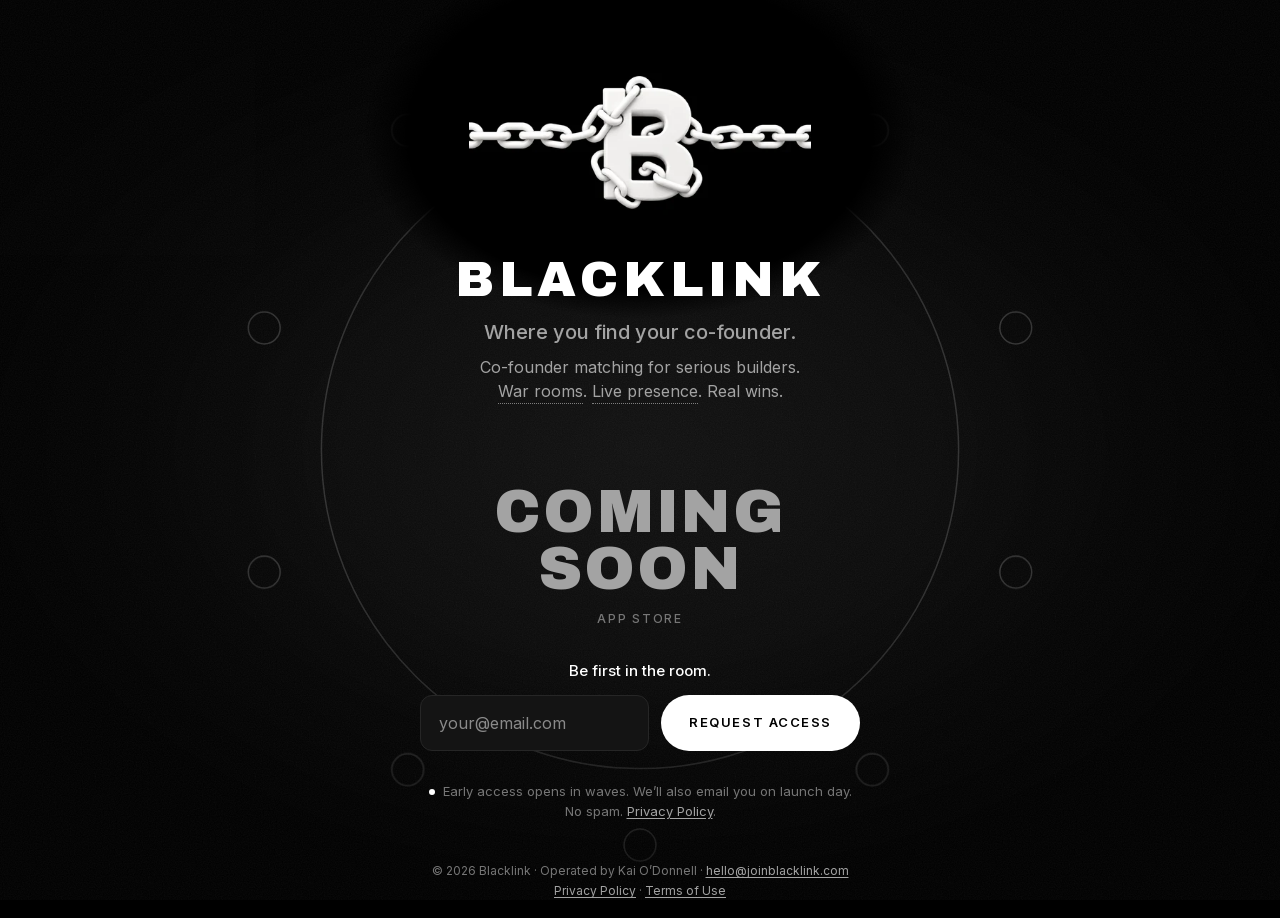
==== index.html @ af58ee1f "Early-access page: the empty table, staged entrance, in-place form states One page, one purpose. Sam" ====
<!doctype html>
<html lang="en">
<head>
  <meta charset="utf-8">
  <meta name="viewport" content="width=device-width, initial-scale=1, viewport-fit=cover">
  <title>Blacklink — where you find your co-founder</title>
  <meta name="description" content="Blacklink — where you find your co-founder. Co-founder matching for serious builders. War rooms. Live presence. Real wins. Coming soon to the App Store.">
  <meta name="theme-color" content="#000000">
  <meta name="color-scheme" content="dark">
  <meta name="apple-mobile-web-app-status-bar-style" content="black">

  <meta property="og:type" content="website">
  <meta property="og:title" content="Blacklink — where you find your co-founder">
  <meta property="og:description" content="Co-founder matching for serious builders. War rooms. Live presence. Real wins. Coming soon to the App Store.">
  <meta property="og:image" content="logoB.png">
  <meta name="twitter:card" content="summary_large_image">

  <link rel="icon" type="image/png" href="favicon.png">
  <link rel="apple-touch-icon" href="favicon.png">

  <!-- Type is self-hosted: no visitor data goes to Google, no cookie banner needed.
       Faces are declared inline below (no render-blocking stylesheet); the two
       faces used above the fold are preloaded. fonts/fonts.css still serves the legal pages. -->
  <link rel="preload" href="fonts/ArchivoBlack-400.woff2" as="font" type="font/woff2" crossorigin>
  <link rel="preload" href="fonts/Inter-400.woff2" as="font" type="font/woff2" crossorigin>

  <style>
    @font-face { font-family: "Archivo Black"; font-weight: 400; font-display: swap; src: url("fonts/ArchivoBlack-400.woff2") format("woff2"); }
    /* Inter-400/500/600.woff2 are the same variable file: declare it once so it downloads once. */
    @font-face { font-family: "Inter"; font-weight: 400 600; font-display: swap; src: url("fonts/Inter-400.woff2") format("woff2"); }

    /* ── DESIGN.md §2 · colour tokens (values unchanged; the only place hex is allowed) ── */
    :root {
      --bg: #000000;
      --bg-elevated: #0a0a0a;
      --surface: #141414;
      --surface-hover: #1c1c1c;
      --border: #262626;
      --border-strong: #3f3f3f;
      --text: #ffffff;
      --text-secondary: #a3a3a3;
      --text-muted: #767676;
      --text-hint: #8a8a8a;      /* new: placeholder grey, 5.3:1 on --surface (muted is 4.05:1 there) */
      --inverse-bg: #ffffff;
      --inverse-text: #000000;
      --accent: var(--text);
      --bg-rgb: 0, 0, 0;
      --text-rgb: 255, 255, 255;
      --border-rgb: 38, 38, 38;
      --success: var(--text);
      --error: var(--text-secondary);
      --warning: var(--text-secondary);

      /* type */
      --font-display: "Archivo Black", "Arial Black", Impact, sans-serif;
      --font-body: "Inter", system-ui, -apple-system, "Segoe UI", Roboto, sans-serif;

      /* shape */
      --radius-input: 8px;
      --radius-card: 12px;
      --radius-pill: 999px;

      /* layout: one centred column, fluid spacing scale */
      --col: 520px;
      --s1: 4px; --s2: 8px; --s3: 12px; --s4: 16px;
      --s5: clamp(20px, 2.6vh, 28px);
      --s6: clamp(24px, 3.6vh, 40px);
      --control-h: 56px;

      /* ── Motion: every timing lives here ─────────────────────────────
         Entrance runs once per session; repeat visits use --t-quick.   */
      --ease: cubic-bezier(0.2, 0.8, 0.2, 1);
      --t-fast: 150ms;
      --t-ambient-delay: 150ms;  --t-ambient-dur: 1200ms;
      --t-logo-delay: 300ms;     --t-logo-dur: 900ms;
      --t-head-delay: 700ms;     --t-head-dur: 800ms;
      --t-sub-delay: 820ms;
      --t-table-delay: 1100ms;   --t-table-dur: 1400ms;
      --t-seat-stagger: 60ms;    --t-seat-dur: 500ms;
      --t-soon-delay: 1500ms;    --t-soon-dur: 600ms;
      --t-form-delay: 1800ms;    --t-form-dur: 400ms;
      --t-sweep-delay: 2600ms;   --t-sweep-dur: 1200ms;
      --t-quick: 400ms;          /* repeat visit in the same session */
      --t-reduced: 200ms;        /* prefers-reduced-motion: one opacity fade */
      --t-drift: 50s;            /* ambient light loop */
      --t-pulse: 4s;             /* presence dot */
      --rise: 12px;

      color-scheme: dark;
    }

    *, *::before, *::after { box-sizing: border-box; }
    html, body { margin: 0; padding: 0; background: var(--bg); }

    body {
      min-height: 100vh;
      min-height: 100dvh;
      display: flex;
      flex-direction: column;
      color: var(--text);
      font-family: var(--font-body);
      font-size: 15px;
      line-height: 1.5;
      -webkit-font-smoothing: antialiased;
      -moz-osx-font-smoothing: grayscale;
      text-rendering: optimizeLegibility;
      overflow-x: hidden;
      padding:
        max(var(--s5), env(safe-area-inset-top))
        max(20px, env(safe-area-inset-right))
        max(var(--s4), env(safe-area-inset-bottom))
        max(20px, env(safe-area-inset-left));
    }

    .sr { position: absolute; width: 1px; height: 1px; margin: -1px; padding: 0; overflow: hidden; clip: rect(0 0 0 0); white-space: nowrap; border: 0; }
    .hp { position: absolute; left: -9999px; width: 1px; height: 1px; opacity: 0; }

    /* ── Ambient layer: light, the empty table, vignette, grain ─────── */
    .ambient { position: fixed; inset: 0; z-index: 0; overflow: hidden; pointer-events: none; }
    .ambient > * { position: absolute; }
    .light { inset: -30%; }
    .light i {
      position: absolute; inset: 0;
      background: radial-gradient(closest-side, rgba(var(--text-rgb), 0.07), rgba(var(--text-rgb), 0.025) 55%, transparent);
      animation: drift var(--t-drift) ease-in-out infinite alternate;
    }
    @keyframes drift {
      0%   { transform: translate3d(-4%, -3%, 0); }
      50%  { transform: translate3d(3%, 1%, 0); }
      100% { transform: translate3d(-1%, 4%, 0); }
    }
    .table {
      left: 50%; top: 50%;
      width: clamp(560px, 118vmin, 1200px); height: auto;
      transform: translate(-50%, -50%);
      overflow: visible;
    }
    .table .rim, .table .seat { fill: none; stroke: var(--text); stroke-width: 1.4; }
    .table .rim  { stroke-opacity: 0.16; stroke-dasharray: 1; stroke-dashoffset: 0; }
    .table .seat { stroke-opacity: 0.22; transform-box: fill-box; transform-origin: center; transition: fill-opacity 500ms var(--ease), stroke-opacity 500ms var(--ease); fill: var(--text); fill-opacity: 0; }
    .table .seat.on { fill-opacity: 0.95; stroke-opacity: 1; }
    .table .ring { fill: none; stroke: var(--text); stroke-width: 1.4; opacity: 0; transform-box: fill-box; transform-origin: center; }
    .table .ring.go { animation: ring 1600ms var(--ease) forwards; }
    @keyframes ring { 0% { opacity: 0.8; transform: scale(1); } 100% { opacity: 0; transform: scale(3.2); } }
    .vignette { inset: 0; background: radial-gradient(ellipse 75% 70% at 50% 50%, transparent 35%, rgba(var(--bg-rgb), 0.75) 75%, var(--bg) 100%); }
    .grain {
      inset: 0; opacity: 0.06;
      background-image: url("data:image/svg+xml,%3Csvg xmlns='http://www.w3.org/2000/svg' width='160' height='160'%3E%3Cfilter id='n'%3E%3CfeTurbulence type='fractalNoise' baseFrequency='.85' numOctaves='2' stitchTiles='stitch'/%3E%3CfeColorMatrix type='saturate' values='0'/%3E%3C/filter%3E%3Crect width='100%25' height='100%25' filter='url(%23n)'/%3E%3C/svg%3E");
      background-size: 160px 160px;
    }

    /* ── Layout ─────────────────────────────────────────────────────── */
    main, footer { position: relative; }   /* tree order paints them above .ambient */
    main {
      flex: 1;
      display: flex; flex-direction: column; align-items: center; justify-content: center;
      text-align: center;
      width: 100%; max-width: var(--col);
      margin: 0 auto;
      padding: var(--s4) 0;
    }
    .brand, .action { width: 100%; }

    /* Hierarchy: logo → headline → form; everything else quieter. */
    .logo-wrap { position: relative; display: block; width: min(400px, 60vw, 38vh); margin: 0 auto var(--s5); isolation: isolate; }
    .logo-wrap::before {   /* pure-black pool behind the logo so the PNG's black background has no visible edge on any browser */
      content: ""; position: absolute; inset: -45% -30%; z-index: -1; pointer-events: none;
      background: radial-gradient(closest-side, var(--bg) 84%, rgba(var(--bg-rgb), 0) 100%);
    }
    .logo-clip { position: relative; display: block; overflow: hidden; }
    .logo { display: block; width: 100%; height: auto; user-select: none; -webkit-user-drag: none; }
    .logo-clip::after {   /* one specular sweep, overlay-blended inside the logo box so black stays black */
      content: ""; position: absolute; inset: 0; pointer-events: none;
      background: linear-gradient(105deg, transparent 35%, rgba(var(--text-rgb), 0.55) 50%, transparent 65%);
      mix-blend-mode: overlay; opacity: 0; transform: translateX(-60%);
    }

    .wordmark {
      margin: 0;
      font-family: var(--font-display); font-weight: 400;
      font-size: clamp(30px, 6.6vw, 50px); line-height: 1;
      letter-spacing: 0.1em; text-transform: uppercase;
      color: var(--text);
    }
    .tagline { margin: var(--s3) 0 0; font-size: clamp(16px, 0.9vw + 12px, 20px); font-weight: 500; color: var(--text-secondary); }
    .pitch { margin: var(--s2) auto 0; max-width: 40ch; font-size: clamp(14px, 0.4vw + 13px, 16px); color: var(--text-secondary); text-wrap: balance; }

    /* Hover / tap reveals: two phrases, one reserved line, no layout shift */
    .rv {
      position: relative; padding: 0; border: 0; background: none;
      font: inherit; color: inherit; cursor: pointer;
      -webkit-appearance: none; appearance: none; text-decoration: none;
      border-bottom: 1px dotted rgba(var(--text-rgb), 0.45);   /* Safari ignores text-decoration on buttons */
      line-height: inherit;
      -webkit-tap-highlight-color: transparent;
    }
    .rv::before { content: ""; position: absolute; inset: -12px -6px; }   /* ≥44px tap target, no layout cost */
    .rv[aria-expanded="true"] { color: var(--text); }
    @media (hover: hover) { .rv:hover { color: var(--text); } }
    .rv-line { display: grid; margin: var(--s2) auto 0; max-width: 40ch; min-height: 3em; font-size: 13px; color: var(--text-secondary); }
    @media (min-width: 600px) { .rv-line { min-height: 1.5em; } }
    .rv-line span { grid-area: 1 / 1; opacity: 0; transform: translateY(-3px); transition: opacity 300ms var(--ease), transform 300ms var(--ease); }
    .rv-line span.on { opacity: 1; transform: none; }

    .soon {
      margin: var(--s6) 0 0;
      font-family: var(--font-display); font-weight: 400;
      font-size: clamp(34px, 7.4vw, 60px); line-height: 0.95;
      letter-spacing: 0.04em; text-transform: uppercase;
      color: var(--text-secondary);   /* quieter than the headline; set to var(--text) for the old weight */
    }
    .store { margin: var(--s3) 0 0; font-size: 12px; font-weight: 500; letter-spacing: 0.14em; text-transform: uppercase; color: var(--text-muted); }

    /* ── The form: the focal point ──────────────────────────────────── */
    .capture { width: 100%; max-width: 440px; margin: var(--s6) auto 0; }
    .stage { display: grid; }
    .stage > * { grid-area: 1 / 1; }            /* form and confirmation share one reserved cell */
    .invite { margin: 0 0 var(--s3); font-size: 15px; font-weight: 500; color: var(--text); }

    form { display: flex; flex-direction: column; gap: var(--s3); }
    .fieldwrap { position: relative; flex: 1 1 auto; min-width: 0; }
    .fieldwrap::after {   /* soft 1px outer ring on focus, opacity only */
      content: ""; position: absolute; inset: -4px; border-radius: calc(var(--radius-card) + 4px);
      border: 1px solid rgba(var(--text-rgb), 0.28); opacity: 0; pointer-events: none;
      transition: opacity 250ms var(--ease);
    }
    .fieldwrap:focus-within::after { opacity: 1; }
    .field {
      display: block; width: 100%; height: var(--control-h);
      padding: 0 18px;
      font: inherit; font-size: 16px;   /* ≥16px: iOS never zooms */
      color: var(--text); background: var(--surface);
      border: 1px solid var(--border); border-radius: var(--radius-card);
      outline: none; appearance: none; -webkit-appearance: none;
      transition: border-color 250ms var(--ease);
    }
    @media (hover: hover) { .field:hover { border-color: var(--border-strong); } }
    .field:focus { border-color: var(--text-muted); }
    .field[aria-invalid="true"] { border-color: var(--text-secondary); }
    .field::placeholder { color: transparent; }
    .hint {   /* visible placeholder that eases up on focus and leaves once typing starts */
      position: absolute; left: 19px; top: 50%; pointer-events: none;
      font-size: 16px; color: var(--text-hint);
      transform: translateY(-50%);
      transition: transform 300ms var(--ease), opacity 300ms var(--ease);
    }
    .field:focus + .hint { transform: translateY(calc(-50% - 4px)); }
    .field:not(:placeholder-shown) + .hint { opacity: 0; }
    .nudge { animation: nudge 320ms var(--ease); }
    @keyframes nudge { 20% { transform: translateX(-4px); } 50% { transform: translateX(4px); } 80% { transform: translateX(-2px); } }

    .btn {
      position: relative; overflow: hidden;
      height: var(--control-h); padding: 0 28px;
      font-family: var(--font-body); font-size: 13px; font-weight: 600; line-height: 1;
      letter-spacing: 0.12em; text-transform: uppercase;
      color: var(--inverse-text); background: var(--inverse-bg);
      border: 0; border-radius: var(--radius-pill);
      cursor: pointer; white-space: nowrap;
      -webkit-tap-highlight-color: transparent;
      --lift: 0px; --sc: 1;
      transform: translate(var(--mx, 0px), calc(var(--my, 0px) + var(--lift))) scale(var(--sc));
      transition: transform 250ms var(--ease);
    }
    @media (hover: hover) { .btn:hover { --lift: -1px; } }
    .btn:active { --sc: 0.985; }
    .btn:focus-visible { outline: 2px solid var(--text); outline-offset: 3px; }
    .btn[disabled] { cursor: default; --lift: 0px; }
    .btn .lbl { display: block; transition: opacity 200ms var(--ease); }
    .btn::after {   /* slow inner light sweep on hover */
      content: ""; position: absolute; inset: 0; pointer-events: none;
      background: linear-gradient(100deg, transparent 30%, rgba(var(--bg-rgb), 0.08) 50%, transparent 70%);
      transform: translateX(-110%);
    }
    @media (hover: hover) { .btn:hover:not([disabled])::after { animation: sheen 1400ms var(--ease); } }
    @keyframes sheen { to { transform: translateX(110%); } }
    .btn .bar {   /* sending: thin progress line along the base */
      position: absolute; left: 0; bottom: 14px; width: 30%; height: 1px;
      background: currentColor; opacity: 0;
    }
    .btn.busy .lbl { opacity: 0; }
    .btn.busy .bar { opacity: 1; animation: bar 1100ms linear infinite; }
    @keyframes bar { from { transform: translateX(-100%); } to { transform: translateX(340%); } }

    .note { min-height: 1.5em; margin: var(--s2) 0 0; font-size: 13px; color: var(--error); }
    .consent { margin: var(--s1) 0 0; font-size: 13px; line-height: 1.5; color: var(--text-muted); }
    .consent a, footer a { color: var(--text-secondary); text-decoration: underline; text-underline-offset: 2px; }
    .consent a:hover, footer a:hover { color: var(--text); }
    .consent a:focus-visible, footer a:focus-visible, .rv:focus-visible, .copy:focus-visible { outline: 2px solid var(--text); outline-offset: 3px; border-radius: 2px; }
    .dot {   /* presence cue: honest, pre-launch */
      display: inline-block; width: 6px; height: 6px; margin: 0 8px 0 0; vertical-align: 1px;
      border-radius: 50%; background: var(--text);
      animation: pulse var(--t-pulse) ease-in-out infinite;
    }
    @keyframes pulse { 0%, 100% { opacity: 0.35; transform: scale(0.8); } 50% { opacity: 1; transform: scale(1); } }

    /* Success: swap in place, no height change */
    .form-block { transition: opacity 400ms var(--ease), transform 400ms var(--ease); }
    .done { align-self: center; visibility: hidden; }
    .done > * { opacity: 0; transform: translateY(8px); transition: opacity 500ms var(--ease), transform 500ms var(--ease); }
    .done .headline { margin: 0; font-family: var(--font-body); font-size: 20px; font-weight: 600; color: var(--text); outline: none; }
    .done .sub { margin: var(--s2) 0 0; font-size: 15px; color: var(--text-secondary); }
    .done .share { margin: var(--s4) auto 0; padding-top: var(--s4); max-width: 34ch; border-top: 1px solid var(--border); font-size: 13px; color: var(--text-secondary); }
    .copy {
      display: inline-grid; padding: 0; border: 0; background: none; cursor: pointer;
      font: inherit; color: var(--text); text-decoration: underline; text-underline-offset: 3px;
      position: relative;
    }
    .copy::before { content: ""; position: absolute; inset: -14px -6px; }
    .copy > span { grid-area: 1 / 1; transition: opacity 200ms var(--ease); }
    .copy > span + span, .copy.copied > span:first-child { opacity: 0; }
    .copy.copied > span + span { opacity: 1; }
    .capture.is-done .form-block { opacity: 0; transform: translateY(-8px); pointer-events: none; }
    .capture.is-done .done { visibility: visible; }
    .capture.is-done .done > * { opacity: 1; transform: none; }
    .capture.is-done .done .headline { transition-delay: 250ms; }
    .capture.is-done .done .sub { transition-delay: 450ms; }
    .capture.is-done .done .share { transition-delay: 650ms; }

    footer { padding-top: var(--s5); text-align: center; font-size: 12px; color: var(--text-muted); }
    footer p { margin: 2px 0; }
    .consent a { position: relative; }
    .consent a::before { content: ""; position: absolute; inset: -14px -4px; }   /* 44px tap target, no layout cost */
    @media (pointer: coarse) {   /* touch: footer links get real 44px rows */
      footer p { margin: 0; }
      footer a { display: inline-block; padding: 14px 4px; }
    }

    /* ── Entrance: one motion, then stillness ───────────────────────── */
    @keyframes rise { from { opacity: var(--o0, 0); transform: translateY(var(--rise)); } to { opacity: 1; transform: none; } }
    @keyframes logo-in { from { opacity: 0.01; transform: translateY(var(--rise)); filter: blur(3px); } to { opacity: 1; transform: none; filter: blur(0); } }
    /* Logo and headline start at 1% (still black to the eye) rather than 0%:
       browsers skip fully transparent paints when timing Largest Contentful Paint. */
    .e-head { --o0: 0.01; }
    @keyframes fade { from { opacity: 0; } to { opacity: 1; } }
    @keyframes draw { from { stroke-dashoffset: 1; } to { stroke-dashoffset: 0; } }
    @keyframes sweep { 0% { opacity: 1; transform: translateX(-60%); } 100% { opacity: 1; transform: translateX(60%); } }

    .vignette, .grain, .light { animation: fade var(--t-ambient-dur) var(--ease) var(--t-ambient-delay) both; }
    .grain { animation-name: grain-in; }
    @keyframes grain-in { from { opacity: 0; } to { opacity: 0.06; } }
    .logo-wrap  { animation: logo-in var(--t-logo-dur) var(--ease) var(--t-logo-delay) both; }
    .logo-clip::after { animation: sweep var(--t-sweep-dur) var(--ease) var(--t-sweep-delay) 1 both; }
    .e-head { animation: rise var(--t-head-dur) var(--ease) var(--t-head-delay) both; }
    .e-sub  { animation: rise var(--t-head-dur) var(--ease) var(--t-sub-delay) both; }
    .table .rim  { animation: draw var(--t-table-dur) var(--ease) var(--t-table-delay) both; }
    .table .seat { animation: fade var(--t-seat-dur) var(--ease) calc(var(--t-table-delay) + var(--i) * var(--t-seat-stagger)) both; }
    .e-soon { animation: rise var(--t-soon-dur) var(--ease) var(--t-soon-delay) both; }
    .e-form { animation: rise var(--t-form-dur) var(--ease) var(--t-form-delay) both; }
    footer  { animation: fade var(--t-form-dur) var(--ease) var(--t-form-delay) both; }
    html.entering .logo-wrap, html.entering .e-head, html.entering .e-sub, html.entering .e-soon, html.entering .e-form { will-change: transform, opacity; }

    /* Repeat visit in the same session: a short fade, nothing else */
    html.quick .vignette, html.quick .light, html.quick .logo-wrap, html.quick .e-head, html.quick .e-sub,
    html.quick .table .seat, html.quick .e-soon, html.quick .e-form, html.quick footer { animation: fade var(--t-quick) ease-out both; }
    html.quick .grain { animation: grain-in var(--t-quick) ease-out both; }
    html.quick .table .rim { animation: none; }
    html.quick .logo-clip::after { animation: none; }

    /* ── Responsive ─────────────────────────────────────────────────── */
    @media (min-width: 480px) {
      form { flex-direction: row; }
      .btn { flex: none; }
    }
    @media (max-width: 767px) {
      .table .rim  { stroke-opacity: 0.12; }
      .table .seat { stroke-opacity: 0.16; }
    }
    @media (orientation: landscape) and (max-height: 500px) {   /* phones on their side */
      .logo-wrap { width: min(200px, 30vw); margin-bottom: var(--s3); }
      .soon { margin-top: var(--s5); font-size: clamp(30px, 6vw, 44px); }
      .capture { margin-top: var(--s5); }
    }

    /* ── Reduced motion: one 200ms opacity fade, nothing moves ──────── */
    @media (prefers-reduced-motion: reduce) {
      .vignette, .light, .logo-wrap, .e-head, .e-sub, .e-soon, .e-form, .table .seat,
      html.quick .vignette, html.quick .light, html.quick .logo-wrap, html.quick .e-head, html.quick .e-sub,
      html.quick .e-soon, html.quick .e-form, html.quick .table .seat, footer, html.quick footer { animation: fade var(--t-reduced) ease-out both; }
      .grain, html.quick .grain { animation: grain-in var(--t-reduced) ease-out both; }
      .light i, .table .rim, .logo-clip::after, .dot, .btn:hover:not([disabled])::after, .nudge, .table .ring.go { animation: none; }
      .table .rim { stroke-dashoffset: 0; }
      .dot { opacity: 1; transform: none; }
      .btn { transform: none; transition: none; }
      .btn.busy .bar { animation: none; width: 100%; transform: none; }
      .hint, .field:focus + .hint { transform: translateY(-50%); }
      .rv-line span, .done > *, .form-block, .copy > span { transform: none; transition-property: opacity; transition-duration: var(--t-reduced); transition-timing-function: ease-out; transition-delay: 0s !important; }
      .capture.is-done .form-block, .capture.is-done .done > * { transform: none; }
      .table .seat { transition: none; }
    }
  </style>
  <script>
    (function (d) {
      var c = d.documentElement.classList; c.add("entering");
      try { if (sessionStorage.getItem("bl-seen")) c.add("quick"); sessionStorage.setItem("bl-seen", "1"); } catch (e) {}
    })(document);
  </script>
</head>
<body>

  <div class="ambient" aria-hidden="true">
    <div class="light"><i></i></div>
    <svg class="table" viewBox="0 0 1000 1000" focusable="false">
      <path class="rim" pathLength="1" d="M500 200a300 300 0 1 1 0 600a300 300 0 1 1 0-600"/>
      <circle class="seat" style="--i:0" cx="500.0" cy="128.0" r="15"/>
      <circle class="seat" style="--i:1" cx="718.7" cy="199.0" r="15"/>
      <circle class="seat" style="--i:2" cx="853.8" cy="385.0" r="15"/>
      <circle class="seat" style="--i:3" cx="853.8" cy="615.0" r="15"/>
      <circle class="seat" style="--i:4" cx="718.7" cy="801.0" r="15"/>
      <circle class="seat" style="--i:5" cx="500.0" cy="872.0" r="15"/>
      <circle class="seat" style="--i:6" cx="281.3" cy="801.0" r="15"/>
      <circle class="seat" style="--i:7" cx="146.2" cy="615.0" r="15"/>
      <circle class="seat" style="--i:8" cx="146.2" cy="385.0" r="15"/>
      <circle class="seat" style="--i:9" cx="281.3" cy="199.0" r="15"/>
      <circle class="ring" cx="718.7" cy="199.0" r="15"/>
    </svg>
    <div class="vignette"></div>
    <div class="grain"></div>
  </div>

  <main>
    <div class="brand">
      <span class="logo-wrap"><span class="logo-clip"><picture><source type="image/webp" srcset="logoB-480.webp 480w, logoB-840.webp 840w" sizes="(max-width: 666px) 60vw, 400px"><img class="logo" src="logoB.png" alt="Blacklink chained-B logo" width="1672" height="941" decoding="async" fetchpriority="high"></picture></span></span>
      <div class="e-head">
        <h1 class="wordmark">Blacklink</h1>
        <p class="tagline">Where you find your co-founder.</p>
      </div>
      <div class="e-sub">
        <p class="pitch">Co-founder matching for serious builders. <button type="button" class="rv" aria-describedby="rv1" aria-expanded="false" data-rv="rv1">War rooms</button>. <button type="button" class="rv" aria-describedby="rv2" aria-expanded="false" data-rv="rv2">Live presence</button>. Real wins.</p>
        <p class="rv-line" aria-hidden="true"><span id="rv1">Ten seats. Tap a chair and everyone sees you arrive.</span><span id="rv2">You see who is actually there before you speak.</span></p>
      </div>
    </div>

    <div class="action">
      <div class="e-soon">
        <p class="soon">Coming<br>Soon</p>
        <p class="store">App Store</p>
      </div>

      <div class="capture e-form" id="capture">
        <div class="stage">
          <div class="form-block" id="formBlock">
            <p class="invite">Be first in the room.</p>
            <!-- No-JS fallback: posts the address as a plain-text email draft. JS below intercepts. -->
            <form id="notify" action="mailto:hello@joinblacklink.com?subject=Blacklink%20waitlist" method="post" enctype="text/plain" novalidate>
              <input class="hp" type="text" name="company" tabindex="-1" autocomplete="off" aria-hidden="true">
              <div class="fieldwrap" id="fieldwrap">
                <label class="sr" for="email">Email address</label>
                <input class="field" id="email" name="email" type="email" inputmode="email" autocomplete="email" autocapitalize="off" spellcheck="false" placeholder=" " aria-describedby="note" required>
                <span class="hint" aria-hidden="true">your@email.com</span>
              </div>
              <button class="btn" type="submit" id="submit"><span class="lbl">Request access</span><span class="bar" aria-hidden="true"></span></button>
            </form>
            <p class="note" id="note" role="status" aria-live="polite"></p>
            <p class="consent"><span class="dot" aria-hidden="true"></span>Early access opens in waves. We’ll also email you on launch day. No spam. <a href="/privacy">Privacy Policy</a>.</p>
          </div>
          <div class="done" id="done" inert>
            <h2 class="headline" id="doneHead" tabindex="-1">You’re on the list.</h2>
            <p class="sub">We’ll be in touch when your invite is ready.</p>
            <p class="share">Know someone you’d build with? Send them <button type="button" class="copy" id="copy"><span>joinblacklink.com</span><span aria-hidden="true">Copied</span></button>.<span class="sr" id="copied" aria-live="polite"></span></p>
          </div>
        </div>
      </div>
    </div>
  </main>

  <footer>
    <p>© 2026 Blacklink · Operated by Kai O’Donnell · <a href="mailto:hello@joinblacklink.com">hello@joinblacklink.com</a></p>
    <p><a href="/privacy">Privacy Policy</a> · <a href="/terms">Terms of Use</a></p>
  </footer>

  <script>
    (function () {
      /* ── Brevo subscription form "Blacklink waitlist" ────
         Submissions go to the Brevo list; every campaign Brevo sends
         carries its mandatory unsubscribe link. If the endpoint is ever
         emptied, submissions fall back to a mailto: draft. */
      var FORM_ENDPOINT = "https://536078f6.sibforms.com/serve/[base64]";
      var NOTIFY_EMAIL = "hello@joinblacklink.com";
      /* Supabase: the same waitlist table the app's login screen writes to.
         join_waitlist() is the app's deliberately public endpoint: it
         validates and de-duplicates the address and returns nothing.
         This is the public "anon" key already shipped inside the app. */
      var SUPABASE_URL = "https://brdwezlraliwrwbfbulx.supabase.co";
      var SUPABASE_ANON_KEY = "eyJhbGciOiJIUzI1NiIsInR5cCI6IkpXVCJ9.eyJpc3MiOiJzdXBhYmFzZSIsInJlZiI6ImJyZHdlemxyYWxpd3J3YmZidWx4Iiwicm9sZSI6ImFub24iLCJpYXQiOjE3ODMwMTM2NTYsImV4cCI6MjA5ODU4OTY1Nn0.AQe67anw8yik4WOHyOHxCgNgOGmlifPZe-auHDNyzfk";
      var STORAGE_KEY = "blacklink.waitlist";

      var form = document.getElementById("notify");
      var capture = document.getElementById("capture");
      var email = document.getElementById("email");
      var button = document.getElementById("submit");
      var note = document.getElementById("note");
      /* ── UI states and small interactions (no submission logic here) ── */
      const ui = (() => {
        const d = document, $ = (i) => d.getElementById(i), on = (el, ev, f, o) => el.addEventListener(ev, f, o);
        const rm = () => matchMedia("(prefers-reduced-motion: reduce)").matches;
        const wrap = $("fieldwrap"), B = button;
        setTimeout(() => d.documentElement.classList.remove("entering"), 2800);
        on(email, "input", () => email.removeAttribute("aria-invalid"));

        // Fine pointers only: the light eases ~4% toward the cursor; the button drifts at most 4px.
        if (matchMedia("(hover: hover) and (pointer: fine)").matches) {
          const L = d.querySelector(".light");
          let tx = 0, ty = 0, x = 0, y = 0, run = 0, r;
          const step = () => {
            if (d.hidden || d.activeElement === email) return (run = 0);   // paused while hidden or typing
            x += (tx - x) * 0.05; y += (ty - y) * 0.05;
            L.style.transform = `translate3d(${x.toFixed(1)}px,${y.toFixed(1)}px,0)`;
            run = Math.abs(tx - x) + Math.abs(ty - y) > 0.2 ? requestAnimationFrame(step) : 0;
          };
          on(window, "pointermove", (e) => {
            if (rm()) return;
            tx = (e.clientX - innerWidth / 2) * 0.04; ty = (e.clientY - innerHeight / 2) * 0.04;
            run ||= requestAnimationFrame(step);
          }, { passive: true });
          const mag = (mx, my) => { B.style.setProperty("--mx", mx); B.style.setProperty("--my", my); };
          const c = (v) => Math.max(-4, Math.min(4, v)).toFixed(1) + "px";
          on(B, "pointermove", (e) => {
            if (rm() || B.disabled) return;
            r ||= B.getBoundingClientRect();
            mag(c((e.clientX - r.left - r.width / 2) / 8), c((e.clientY - r.top - r.height / 2) / 4));
          });
          on(B, "pointerleave", () => { r = 0; mag("0px", "0px"); });
        }

        // Reveals: hover, focus or tap opens; blur or a second tap closes.
        const rvs = d.querySelectorAll(".rv");
        rvs.forEach((b) => {
          const t = $(b.dataset.rv); let armed = 0;
          const show = () => rvs.forEach((o) => { $(o.dataset.rv).classList.toggle("on", o === b); o.setAttribute("aria-expanded", o === b); });
          const hide = () => { t.classList.remove("on"); b.setAttribute("aria-expanded", "false"); armed = 0; };
          on(b, "mouseenter", show); on(b, "focus", show); on(b, "blur", hide);
          on(b, "mouseleave", () => d.activeElement !== b && hide());
          on(b, "click", () => armed && t.classList.contains("on") ? hide() : (show(), armed = 1));
        });

        // Share line: copy the address and show "Copied" briefly.
        on($("copy"), "click", function () {
          navigator.clipboard?.writeText("https://joinblacklink.com").then(() => {
            this.classList.add("copied"); $("copied").textContent = "Link copied";
            setTimeout(() => { this.classList.remove("copied"); $("copied").textContent = ""; }, 1600);
          }, () => {});
        });

        return {
          fail() {
            email.setAttribute("aria-invalid", "true");
            if (!rm()) { wrap.classList.remove("nudge"); void wrap.offsetWidth; wrap.classList.add("nudge"); }
          },
          done() {
            $("capture").classList.add("is-done");
            $("formBlock").setAttribute("inert", ""); $("done").removeAttribute("inert");
            d.querySelectorAll(".seat")[1].classList.add("on");
            if (!rm()) d.querySelector(".ring").classList.add("go");
            setTimeout(() => $("doneHead").focus({ preventScroll: true }), rm() ? 0 : 300);
          }
        };
      })();

      function remember(address) {
        try {
          var list = JSON.parse(localStorage.getItem(STORAGE_KEY) || "[]");
          if (list.indexOf(address) === -1) list.push(address);
          localStorage.setItem(STORAGE_KEY, JSON.stringify(list));
        } catch (e) { /* storage unavailable — ignore */ }
      }

      function showDone() { note.textContent = ""; ui.done(); }

      function setBusy(busy) {
        button.disabled = busy;
        button.classList.toggle("busy", busy);
        button.setAttribute("aria-busy", busy);
      }

      function sendBrevo(address) {
        var body = new URLSearchParams();
        body.set("EMAIL", address);
        body.set("email_address_check", ""); /* Brevo honeypot, must stay empty */
        body.set("locale", "en");
        return fetch(FORM_ENDPOINT + "?isAjax=1", {
          method: "POST",
          headers: { "Content-Type": "application/x-www-form-urlencoded", "Accept": "application/json" },
          body: body.toString()
        }).then(function (res) {
          if (!res.ok) throw new Error("Brevo HTTP " + res.status);
          return res.json().catch(function () { return {}; });
        }).then(function (json) {
          if (json && json.errors && json.errors.length) throw new Error("Brevo rejected");
        });
      }

      function sendSupabase(address) {
        return fetch(SUPABASE_URL + "/rest/v1/rpc/join_waitlist", {
          method: "POST",
          headers: {
            "Content-Type": "application/json",
            "apikey": SUPABASE_ANON_KEY,
            "Authorization": "Bearer " + SUPABASE_ANON_KEY
          },
          body: JSON.stringify({ p_email: address })
        }).then(function (res) {
          if (!res.ok) throw new Error("Supabase HTTP " + res.status);
        });
      }

      form.addEventListener("submit", function (event) {
        event.preventDefault();
        note.textContent = "";

        if (form.elements.company.value) { showDone(); return; } // honeypot tripped

        if (!email.checkValidity()) {
          note.textContent = "Enter a valid email address.";
          ui.fail();
          email.focus();
          return;
        }

        var address = email.value.trim();

        var senders = [];
        if (FORM_ENDPOINT) senders.push(sendBrevo);
        if (SUPABASE_URL && SUPABASE_ANON_KEY) senders.push(sendSupabase);

        if (!senders.length) {
          remember(address);
          var draft = "mailto:" + NOTIFY_EMAIL +
            "?subject=" + encodeURIComponent("Blacklink waitlist") +
            "&body=" + encodeURIComponent("Please notify " + address + " when Blacklink launches.");
          showDone();
          window.location.href = draft;
          return;
        }

        /* Send to every destination at once. The visitor is on the list if
           any of them accepted the address; only if all fail do we ask them
           to try again. */
        setBusy(true);
        Promise.allSettled(senders.map(function (send) { return send(address); }))
          .then(function (results) {
            var ok = results.some(function (r) { return r.status === "fulfilled"; });
            if (!ok) throw new Error("all destinations failed");
            remember(address);
            showDone();
          })
          .catch(function () {
            note.textContent = "Something went wrong. Try again.";
            ui.fail();
          })
          .finally(function () {
            setBusy(false);
          });
      });
    })();
  </script>
</body>
</html>
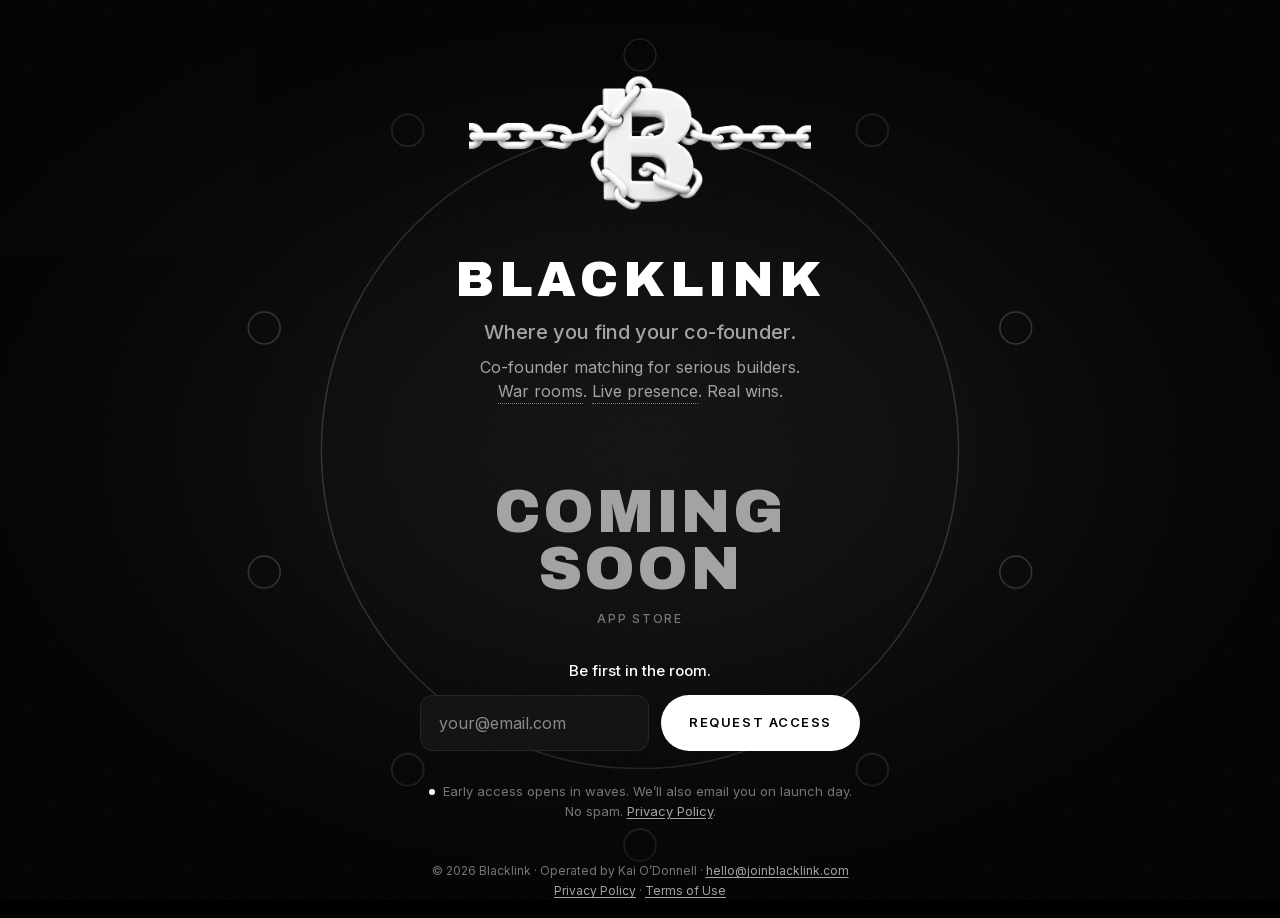
==== commit 8bbcdae9: "Remove the black circle behind the logo The soft black pool behind the logo read as a hard circle ag" ====
--- a/index.html
+++ b/index.html
@@ -162,17 +162,15 @@
     .brand, .action { width: 100%; }
 
     /* Hierarchy: logo → headline → form; everything else quieter. */
-    .logo-wrap { position: relative; display: block; width: min(400px, 60vw, 38vh); margin: 0 auto var(--s5); isolation: isolate; }
-    .logo-wrap::before {   /* pure-black pool behind the logo so the PNG's black background has no visible edge on any browser */
-      content: ""; position: absolute; inset: -45% -30%; z-index: -1; pointer-events: none;
-      background: radial-gradient(closest-side, var(--bg) 84%, rgba(var(--bg-rgb), 0) 100%);
-    }
-    .logo-clip { position: relative; display: block; overflow: hidden; }
+    .logo-wrap { position: relative; display: block; width: min(400px, 60vw, 38vh); margin: 0 auto var(--s5); }
+    .logo-clip { position: relative; display: block; }
     .logo { display: block; width: 100%; height: auto; user-select: none; -webkit-user-drag: none; }
-    .logo-clip::after {   /* one specular sweep, overlay-blended inside the logo box so black stays black */
+    .logo-clip::after {   /* one specular sweep, masked to the logo's own shape */
       content: ""; position: absolute; inset: 0; pointer-events: none;
-      background: linear-gradient(105deg, transparent 35%, rgba(var(--text-rgb), 0.55) 50%, transparent 65%);
-      mix-blend-mode: overlay; opacity: 0; transform: translateX(-60%);
+      background: linear-gradient(105deg, transparent 35%, rgba(var(--text-rgb), 0.35) 50%, transparent 65%) no-repeat;
+      background-size: 300% 100%; background-position: 100% 0;
+      -webkit-mask: url("logoB-840.webp") center / 100% 100% no-repeat; mask: url("logoB-840.webp") center / 100% 100% no-repeat;
+      opacity: 0;
     }
 
     .wordmark {
@@ -334,7 +332,7 @@
     .e-head { --o0: 0.01; }
     @keyframes fade { from { opacity: 0; } to { opacity: 1; } }
     @keyframes draw { from { stroke-dashoffset: 1; } to { stroke-dashoffset: 0; } }
-    @keyframes sweep { 0% { opacity: 1; transform: translateX(-60%); } 100% { opacity: 1; transform: translateX(60%); } }
+    @keyframes sweep { 0% { opacity: 1; background-position: 100% 0; } 100% { opacity: 1; background-position: 0% 0; } }
 
     .vignette, .grain, .light { animation: fade var(--t-ambient-dur) var(--ease) var(--t-ambient-delay) both; }
     .grain { animation-name: grain-in; }
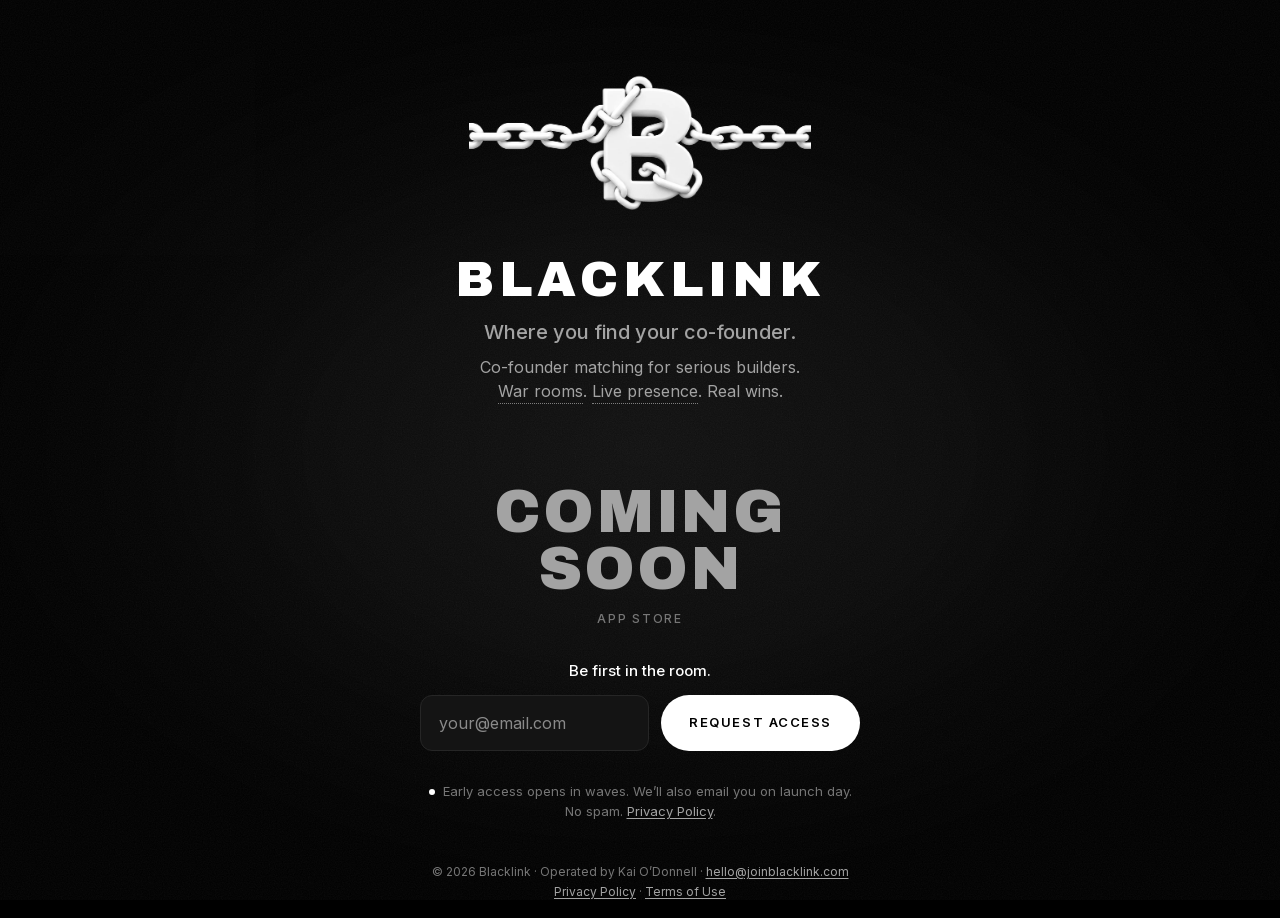
==== commit 17a14a7c: "Remove the table rings from the background The round table outline, the ten seat rings, the seat fil" ====
--- a/index.html
+++ b/index.html
@@ -75,8 +75,6 @@
       --t-logo-delay: 300ms;     --t-logo-dur: 900ms;
       --t-head-delay: 700ms;     --t-head-dur: 800ms;
       --t-sub-delay: 820ms;
-      --t-table-delay: 1100ms;   --t-table-dur: 1400ms;
-      --t-seat-stagger: 60ms;    --t-seat-dur: 500ms;
       --t-soon-delay: 1500ms;    --t-soon-dur: 600ms;
       --t-form-delay: 1800ms;    --t-form-dur: 400ms;
       --t-sweep-delay: 2600ms;   --t-sweep-dur: 1200ms;
@@ -115,7 +113,7 @@
     .sr { position: absolute; width: 1px; height: 1px; margin: -1px; padding: 0; overflow: hidden; clip: rect(0 0 0 0); white-space: nowrap; border: 0; }
     .hp { position: absolute; left: -9999px; width: 1px; height: 1px; opacity: 0; }
 
-    /* ── Ambient layer: light, the empty table, vignette, grain ─────── */
+    /* ── Ambient layer: light, vignette, grain ─────────────────────── */
     .ambient { position: fixed; inset: 0; z-index: 0; overflow: hidden; pointer-events: none; }
     .ambient > * { position: absolute; }
     .light { inset: -30%; }
@@ -129,19 +127,6 @@
       50%  { transform: translate3d(3%, 1%, 0); }
       100% { transform: translate3d(-1%, 4%, 0); }
     }
-    .table {
-      left: 50%; top: 50%;
-      width: clamp(560px, 118vmin, 1200px); height: auto;
-      transform: translate(-50%, -50%);
-      overflow: visible;
-    }
-    .table .rim, .table .seat { fill: none; stroke: var(--text); stroke-width: 1.4; }
-    .table .rim  { stroke-opacity: 0.16; stroke-dasharray: 1; stroke-dashoffset: 0; }
-    .table .seat { stroke-opacity: 0.22; transform-box: fill-box; transform-origin: center; transition: fill-opacity 500ms var(--ease), stroke-opacity 500ms var(--ease); fill: var(--text); fill-opacity: 0; }
-    .table .seat.on { fill-opacity: 0.95; stroke-opacity: 1; }
-    .table .ring { fill: none; stroke: var(--text); stroke-width: 1.4; opacity: 0; transform-box: fill-box; transform-origin: center; }
-    .table .ring.go { animation: ring 1600ms var(--ease) forwards; }
-    @keyframes ring { 0% { opacity: 0.8; transform: scale(1); } 100% { opacity: 0; transform: scale(3.2); } }
     .vignette { inset: 0; background: radial-gradient(ellipse 75% 70% at 50% 50%, transparent 35%, rgba(var(--bg-rgb), 0.75) 75%, var(--bg) 100%); }
     .grain {
       inset: 0; opacity: 0.06;
@@ -331,7 +316,6 @@
        browsers skip fully transparent paints when timing Largest Contentful Paint. */
     .e-head { --o0: 0.01; }
     @keyframes fade { from { opacity: 0; } to { opacity: 1; } }
-    @keyframes draw { from { stroke-dashoffset: 1; } to { stroke-dashoffset: 0; } }
     @keyframes sweep { 0% { opacity: 1; background-position: 100% 0; } 100% { opacity: 1; background-position: 0% 0; } }
 
     .vignette, .grain, .light { animation: fade var(--t-ambient-dur) var(--ease) var(--t-ambient-delay) both; }
@@ -341,8 +325,6 @@
     .logo-clip::after { animation: sweep var(--t-sweep-dur) var(--ease) var(--t-sweep-delay) 1 both; }
     .e-head { animation: rise var(--t-head-dur) var(--ease) var(--t-head-delay) both; }
     .e-sub  { animation: rise var(--t-head-dur) var(--ease) var(--t-sub-delay) both; }
-    .table .rim  { animation: draw var(--t-table-dur) var(--ease) var(--t-table-delay) both; }
-    .table .seat { animation: fade var(--t-seat-dur) var(--ease) calc(var(--t-table-delay) + var(--i) * var(--t-seat-stagger)) both; }
     .e-soon { animation: rise var(--t-soon-dur) var(--ease) var(--t-soon-delay) both; }
     .e-form { animation: rise var(--t-form-dur) var(--ease) var(--t-form-delay) both; }
     footer  { animation: fade var(--t-form-dur) var(--ease) var(--t-form-delay) both; }
@@ -350,9 +332,8 @@
 
     /* Repeat visit in the same session: a short fade, nothing else */
     html.quick .vignette, html.quick .light, html.quick .logo-wrap, html.quick .e-head, html.quick .e-sub,
-    html.quick .table .seat, html.quick .e-soon, html.quick .e-form, html.quick footer { animation: fade var(--t-quick) ease-out both; }
+    html.quick .e-soon, html.quick .e-form, html.quick footer { animation: fade var(--t-quick) ease-out both; }
     html.quick .grain { animation: grain-in var(--t-quick) ease-out both; }
-    html.quick .table .rim { animation: none; }
     html.quick .logo-clip::after { animation: none; }
 
     /* ── Responsive ─────────────────────────────────────────────────── */
@@ -360,10 +341,6 @@
       form { flex-direction: row; }
       .btn { flex: none; }
     }
-    @media (max-width: 767px) {
-      .table .rim  { stroke-opacity: 0.12; }
-      .table .seat { stroke-opacity: 0.16; }
-    }
     @media (orientation: landscape) and (max-height: 500px) {   /* phones on their side */
       .logo-wrap { width: min(200px, 30vw); margin-bottom: var(--s3); }
       .soon { margin-top: var(--s5); font-size: clamp(30px, 6vw, 44px); }
@@ -372,19 +349,17 @@
 
     /* ── Reduced motion: one 200ms opacity fade, nothing moves ──────── */
     @media (prefers-reduced-motion: reduce) {
-      .vignette, .light, .logo-wrap, .e-head, .e-sub, .e-soon, .e-form, .table .seat,
+      .vignette, .light, .logo-wrap, .e-head, .e-sub, .e-soon, .e-form,
       html.quick .vignette, html.quick .light, html.quick .logo-wrap, html.quick .e-head, html.quick .e-sub,
-      html.quick .e-soon, html.quick .e-form, html.quick .table .seat, footer, html.quick footer { animation: fade var(--t-reduced) ease-out both; }
+      html.quick .e-soon, html.quick .e-form, footer, html.quick footer { animation: fade var(--t-reduced) ease-out both; }
       .grain, html.quick .grain { animation: grain-in var(--t-reduced) ease-out both; }
-      .light i, .table .rim, .logo-clip::after, .dot, .btn:hover:not([disabled])::after, .nudge, .table .ring.go { animation: none; }
-      .table .rim { stroke-dashoffset: 0; }
+      .light i, .logo-clip::after, .dot, .btn:hover:not([disabled])::after, .nudge { animation: none; }
       .dot { opacity: 1; transform: none; }
       .btn { transform: none; transition: none; }
       .btn.busy .bar { animation: none; width: 100%; transform: none; }
       .hint, .field:focus + .hint { transform: translateY(-50%); }
       .rv-line span, .done > *, .form-block, .copy > span { transform: none; transition-property: opacity; transition-duration: var(--t-reduced); transition-timing-function: ease-out; transition-delay: 0s !important; }
       .capture.is-done .form-block, .capture.is-done .done > * { transform: none; }
-      .table .seat { transition: none; }
     }
   </style>
   <script>
@@ -398,20 +373,6 @@
 
   <div class="ambient" aria-hidden="true">
     <div class="light"><i></i></div>
-    <svg class="table" viewBox="0 0 1000 1000" focusable="false">
-      <path class="rim" pathLength="1" d="M500 200a300 300 0 1 1 0 600a300 300 0 1 1 0-600"/>
-      <circle class="seat" style="--i:0" cx="500.0" cy="128.0" r="15"/>
-      <circle class="seat" style="--i:1" cx="718.7" cy="199.0" r="15"/>
-      <circle class="seat" style="--i:2" cx="853.8" cy="385.0" r="15"/>
-      <circle class="seat" style="--i:3" cx="853.8" cy="615.0" r="15"/>
-      <circle class="seat" style="--i:4" cx="718.7" cy="801.0" r="15"/>
-      <circle class="seat" style="--i:5" cx="500.0" cy="872.0" r="15"/>
-      <circle class="seat" style="--i:6" cx="281.3" cy="801.0" r="15"/>
-      <circle class="seat" style="--i:7" cx="146.2" cy="615.0" r="15"/>
-      <circle class="seat" style="--i:8" cx="146.2" cy="385.0" r="15"/>
-      <circle class="seat" style="--i:9" cx="281.3" cy="199.0" r="15"/>
-      <circle class="ring" cx="718.7" cy="199.0" r="15"/>
-    </svg>
     <div class="vignette"></div>
     <div class="grain"></div>
   </div>
@@ -548,8 +509,6 @@
           done() {
             $("capture").classList.add("is-done");
             $("formBlock").setAttribute("inert", ""); $("done").removeAttribute("inert");
-            d.querySelectorAll(".seat")[1].classList.add("on");
-            if (!rm()) d.querySelector(".ring").classList.add("go");
             setTimeout(() => $("doneHead").focus({ preventScroll: true }), rm() ? 0 : 300);
           }
         };
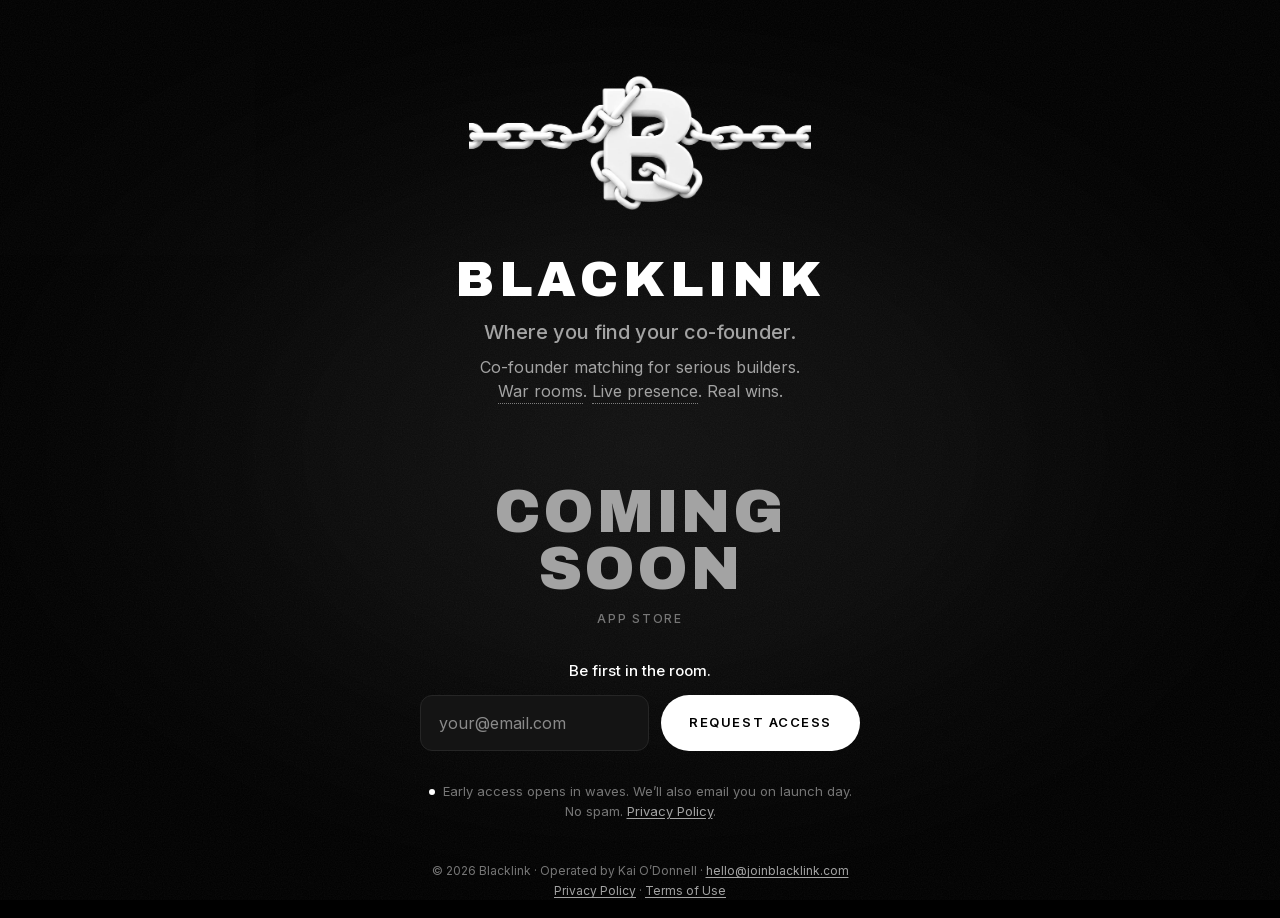
==== commit 40e087e1: "Add a slow grey-to-white glow to COMING SOON The text rests grey; a white copy with a soft halo fade" ====
--- a/index.html
+++ b/index.html
@@ -82,6 +82,7 @@
       --t-reduced: 200ms;        /* prefers-reduced-motion: one opacity fade */
       --t-drift: 50s;            /* ambient light loop */
       --t-pulse: 4s;             /* presence dot */
+      --t-glow: 5s;              /* COMING SOON: grey → white glow → grey */
       --rise: 12px;
 
       color-scheme: dark;
@@ -192,6 +193,15 @@
       letter-spacing: 0.04em; text-transform: uppercase;
       color: var(--text-secondary);   /* quieter than the headline; set to var(--text) for the old weight */
     }
+    .soon { position: relative; }
+    .soon-glow {   /* white copy on top of the grey text; only its opacity animates */
+      position: absolute; inset: 0; pointer-events: none;
+      color: var(--text);
+      text-shadow: 0 0 6px rgba(var(--text-rgb), 0.35), 0 0 22px rgba(var(--text-rgb), 0.28);
+      opacity: 0;
+      animation: glow var(--t-glow) ease-in-out calc(var(--t-soon-delay) + var(--t-soon-dur)) infinite;
+    }
+    @keyframes glow { 0%, 100% { opacity: 0; } 50% { opacity: 1; } }
     .store { margin: var(--s3) 0 0; font-size: 12px; font-weight: 500; letter-spacing: 0.14em; text-transform: uppercase; color: var(--text-muted); }
 
     /* ── The form: the focal point ──────────────────────────────────── */
@@ -353,7 +363,7 @@
       html.quick .vignette, html.quick .light, html.quick .logo-wrap, html.quick .e-head, html.quick .e-sub,
       html.quick .e-soon, html.quick .e-form, footer, html.quick footer { animation: fade var(--t-reduced) ease-out both; }
       .grain, html.quick .grain { animation: grain-in var(--t-reduced) ease-out both; }
-      .light i, .logo-clip::after, .dot, .btn:hover:not([disabled])::after, .nudge { animation: none; }
+      .light i, .logo-clip::after, .dot, .btn:hover:not([disabled])::after, .nudge, .soon-glow { animation: none; }
       .dot { opacity: 1; transform: none; }
       .btn { transform: none; transition: none; }
       .btn.busy .bar { animation: none; width: 100%; transform: none; }
@@ -392,7 +402,7 @@
 
     <div class="action">
       <div class="e-soon">
-        <p class="soon">Coming<br>Soon</p>
+        <p class="soon"><span class="soon-glow" aria-hidden="true">Coming<br>Soon</span>Coming<br>Soon</p>
         <p class="store">App Store</p>
       </div>
 
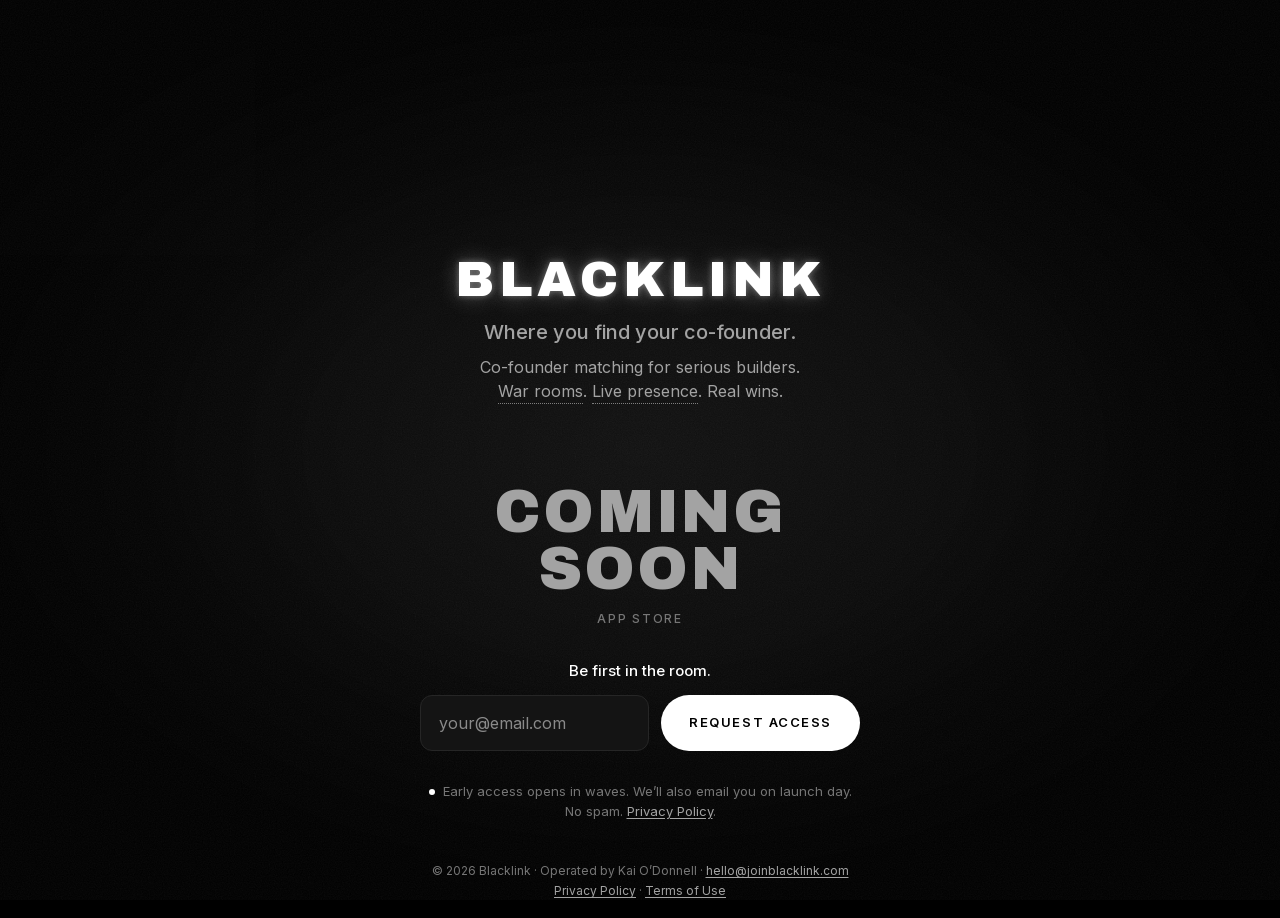
==== commit 24f80c1d: "Give the BLACKLINK wordmark a permanent white glow Same soft white halo that COMING SOON reaches at " ====
--- a/index.html
+++ b/index.html
@@ -83,6 +83,7 @@
       --t-drift: 50s;            /* ambient light loop */
       --t-pulse: 4s;             /* presence dot */
       --t-glow: 5s;              /* COMING SOON: grey → white glow → grey */
+      --glow: 0 0 6px rgba(var(--text-rgb), 0.35), 0 0 22px rgba(var(--text-rgb), 0.28);   /* shared white halo */
       --rise: 12px;
 
       color-scheme: dark;
@@ -165,6 +166,7 @@
       font-size: clamp(30px, 6.6vw, 50px); line-height: 1;
       letter-spacing: 0.1em; text-transform: uppercase;
       color: var(--text);
+      text-shadow: var(--glow);   /* always glowing white, same halo as the COMING SOON peak */
     }
     .tagline { margin: var(--s3) 0 0; font-size: clamp(16px, 0.9vw + 12px, 20px); font-weight: 500; color: var(--text-secondary); }
     .pitch { margin: var(--s2) auto 0; max-width: 40ch; font-size: clamp(14px, 0.4vw + 13px, 16px); color: var(--text-secondary); text-wrap: balance; }
@@ -197,7 +199,7 @@
     .soon-glow {   /* white copy on top of the grey text; only its opacity animates */
       position: absolute; inset: 0; pointer-events: none;
       color: var(--text);
-      text-shadow: 0 0 6px rgba(var(--text-rgb), 0.35), 0 0 22px rgba(var(--text-rgb), 0.28);
+      text-shadow: var(--glow);
       opacity: 0;
       animation: glow var(--t-glow) ease-in-out calc(var(--t-soon-delay) + var(--t-soon-dur)) infinite;
     }
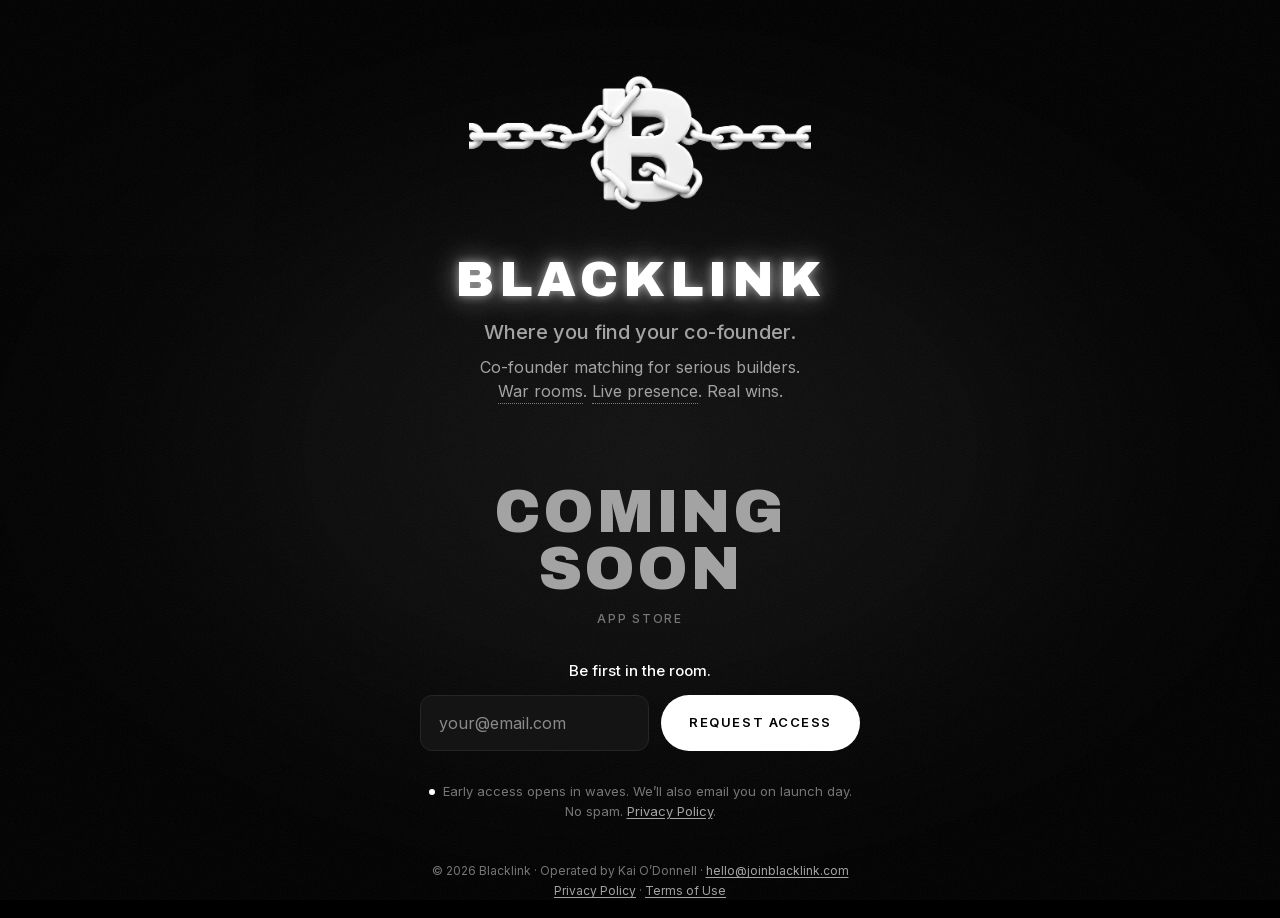
==== commit 35dd5d1b: "Strengthen the BLACKLINK wordmark glow The wordmark gets its own --glow-strong halo (brighter, plus " ====
--- a/index.html
+++ b/index.html
@@ -83,7 +83,8 @@
       --t-drift: 50s;            /* ambient light loop */
       --t-pulse: 4s;             /* presence dot */
       --t-glow: 5s;              /* COMING SOON: grey → white glow → grey */
-      --glow: 0 0 6px rgba(var(--text-rgb), 0.35), 0 0 22px rgba(var(--text-rgb), 0.28);   /* shared white halo */
+      --glow: 0 0 6px rgba(var(--text-rgb), 0.35), 0 0 22px rgba(var(--text-rgb), 0.28);   /* COMING SOON halo */
+      --glow-strong: 0 0 8px rgba(var(--text-rgb), 0.5), 0 0 26px rgba(var(--text-rgb), 0.4), 0 0 48px rgba(var(--text-rgb), 0.16);   /* wordmark: a little stronger */
       --rise: 12px;
 
       color-scheme: dark;
@@ -166,7 +167,7 @@
       font-size: clamp(30px, 6.6vw, 50px); line-height: 1;
       letter-spacing: 0.1em; text-transform: uppercase;
       color: var(--text);
-      text-shadow: var(--glow);   /* always glowing white, same halo as the COMING SOON peak */
+      text-shadow: var(--glow-strong);   /* always glowing white */
     }
     .tagline { margin: var(--s3) 0 0; font-size: clamp(16px, 0.9vw + 12px, 20px); font-weight: 500; color: var(--text-secondary); }
     .pitch { margin: var(--s2) auto 0; max-width: 40ch; font-size: clamp(14px, 0.4vw + 13px, 16px); color: var(--text-secondary); text-wrap: balance; }
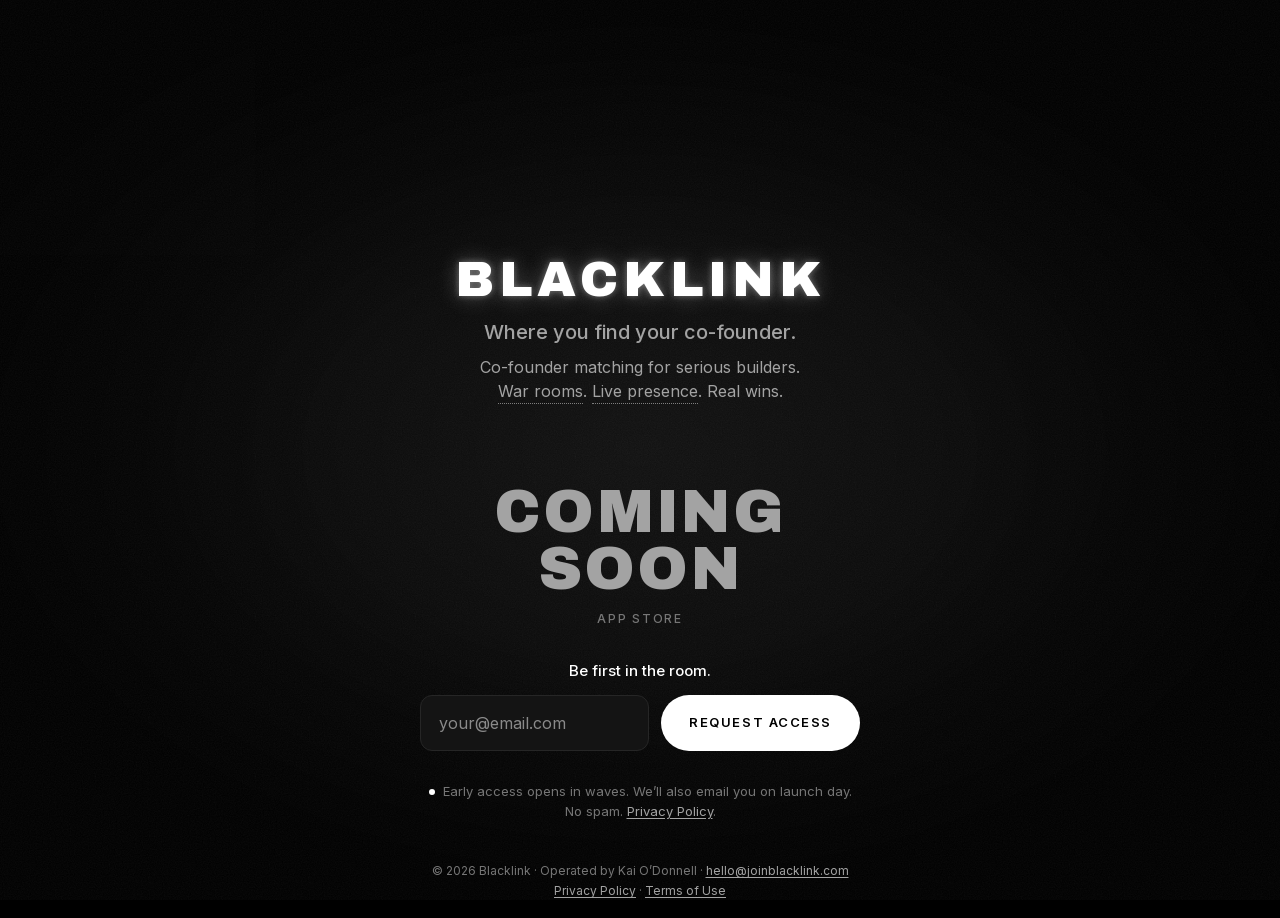
==== commit 36f78637: "Revert "Strengthen the BLACKLINK wordmark glow" Back to the softer shared --glow halo on the wordmar" ====
--- a/index.html
+++ b/index.html
@@ -83,8 +83,7 @@
       --t-drift: 50s;            /* ambient light loop */
       --t-pulse: 4s;             /* presence dot */
       --t-glow: 5s;              /* COMING SOON: grey → white glow → grey */
-      --glow: 0 0 6px rgba(var(--text-rgb), 0.35), 0 0 22px rgba(var(--text-rgb), 0.28);   /* COMING SOON halo */
-      --glow-strong: 0 0 8px rgba(var(--text-rgb), 0.5), 0 0 26px rgba(var(--text-rgb), 0.4), 0 0 48px rgba(var(--text-rgb), 0.16);   /* wordmark: a little stronger */
+      --glow: 0 0 6px rgba(var(--text-rgb), 0.35), 0 0 22px rgba(var(--text-rgb), 0.28);   /* shared white halo */
       --rise: 12px;
 
       color-scheme: dark;
@@ -167,7 +166,7 @@
       font-size: clamp(30px, 6.6vw, 50px); line-height: 1;
       letter-spacing: 0.1em; text-transform: uppercase;
       color: var(--text);
-      text-shadow: var(--glow-strong);   /* always glowing white */
+      text-shadow: var(--glow);   /* always glowing white, same halo as the COMING SOON peak */
     }
     .tagline { margin: var(--s3) 0 0; font-size: clamp(16px, 0.9vw + 12px, 20px); font-weight: 500; color: var(--text-secondary); }
     .pitch { margin: var(--s2) auto 0; max-width: 40ch; font-size: clamp(14px, 0.4vw + 13px, 16px); color: var(--text-secondary); text-wrap: balance; }
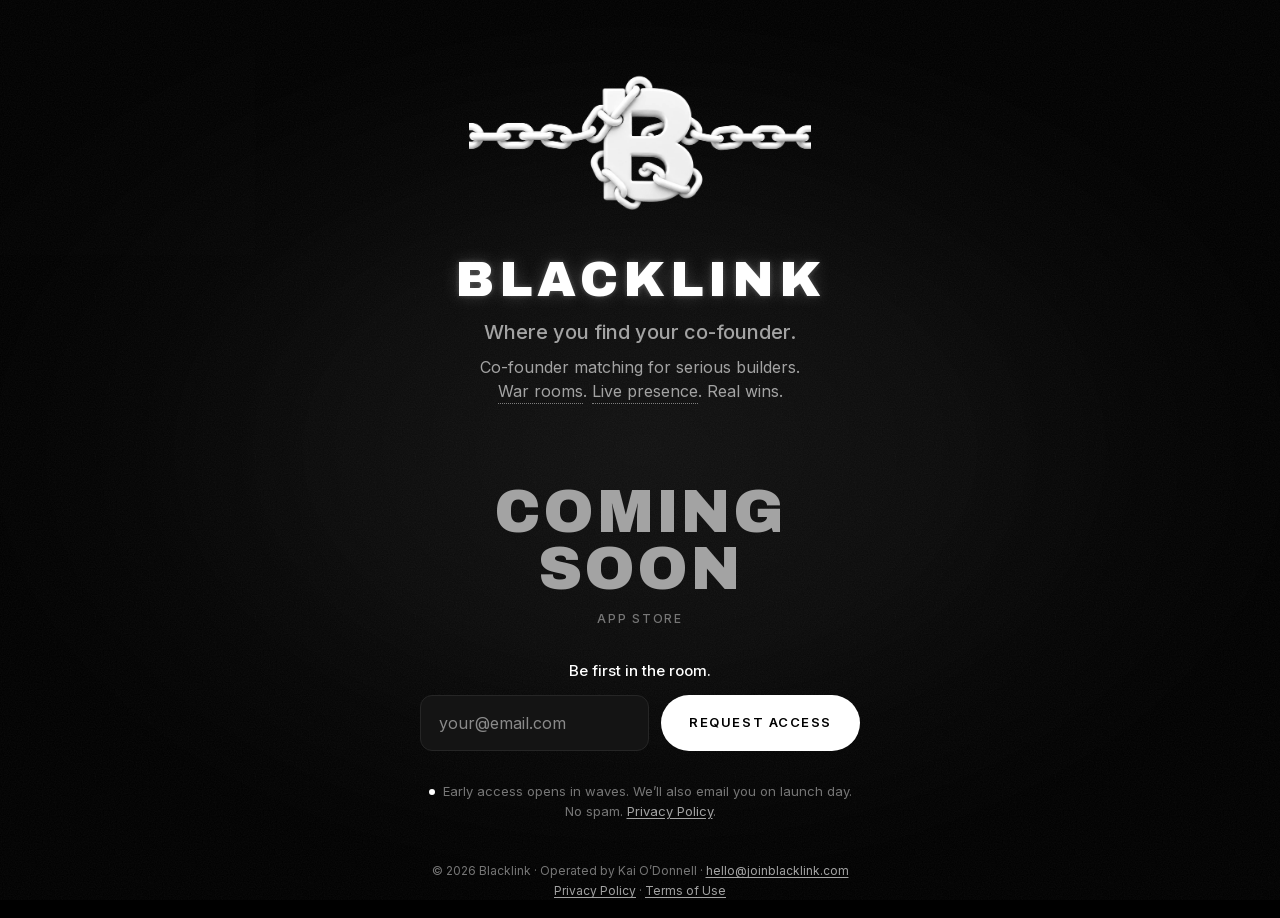
==== commit 448255f9: "Soften the BLACKLINK wordmark glow The wordmark gets its own --glow-soft halo, a little dimmer and t" ====
--- a/index.html
+++ b/index.html
@@ -83,7 +83,8 @@
       --t-drift: 50s;            /* ambient light loop */
       --t-pulse: 4s;             /* presence dot */
       --t-glow: 5s;              /* COMING SOON: grey → white glow → grey */
-      --glow: 0 0 6px rgba(var(--text-rgb), 0.35), 0 0 22px rgba(var(--text-rgb), 0.28);   /* shared white halo */
+      --glow: 0 0 6px rgba(var(--text-rgb), 0.35), 0 0 22px rgba(var(--text-rgb), 0.28);   /* COMING SOON halo */
+      --glow-soft: 0 0 5px rgba(var(--text-rgb), 0.24), 0 0 18px rgba(var(--text-rgb), 0.18);   /* wordmark: a little less */
       --rise: 12px;
 
       color-scheme: dark;
@@ -166,7 +167,7 @@
       font-size: clamp(30px, 6.6vw, 50px); line-height: 1;
       letter-spacing: 0.1em; text-transform: uppercase;
       color: var(--text);
-      text-shadow: var(--glow);   /* always glowing white, same halo as the COMING SOON peak */
+      text-shadow: var(--glow-soft);   /* always glowing white, a touch softer than COMING SOON */
     }
     .tagline { margin: var(--s3) 0 0; font-size: clamp(16px, 0.9vw + 12px, 20px); font-weight: 500; color: var(--text-secondary); }
     .pitch { margin: var(--s2) auto 0; max-width: 40ch; font-size: clamp(14px, 0.4vw + 13px, 16px); color: var(--text-secondary); text-wrap: balance; }
